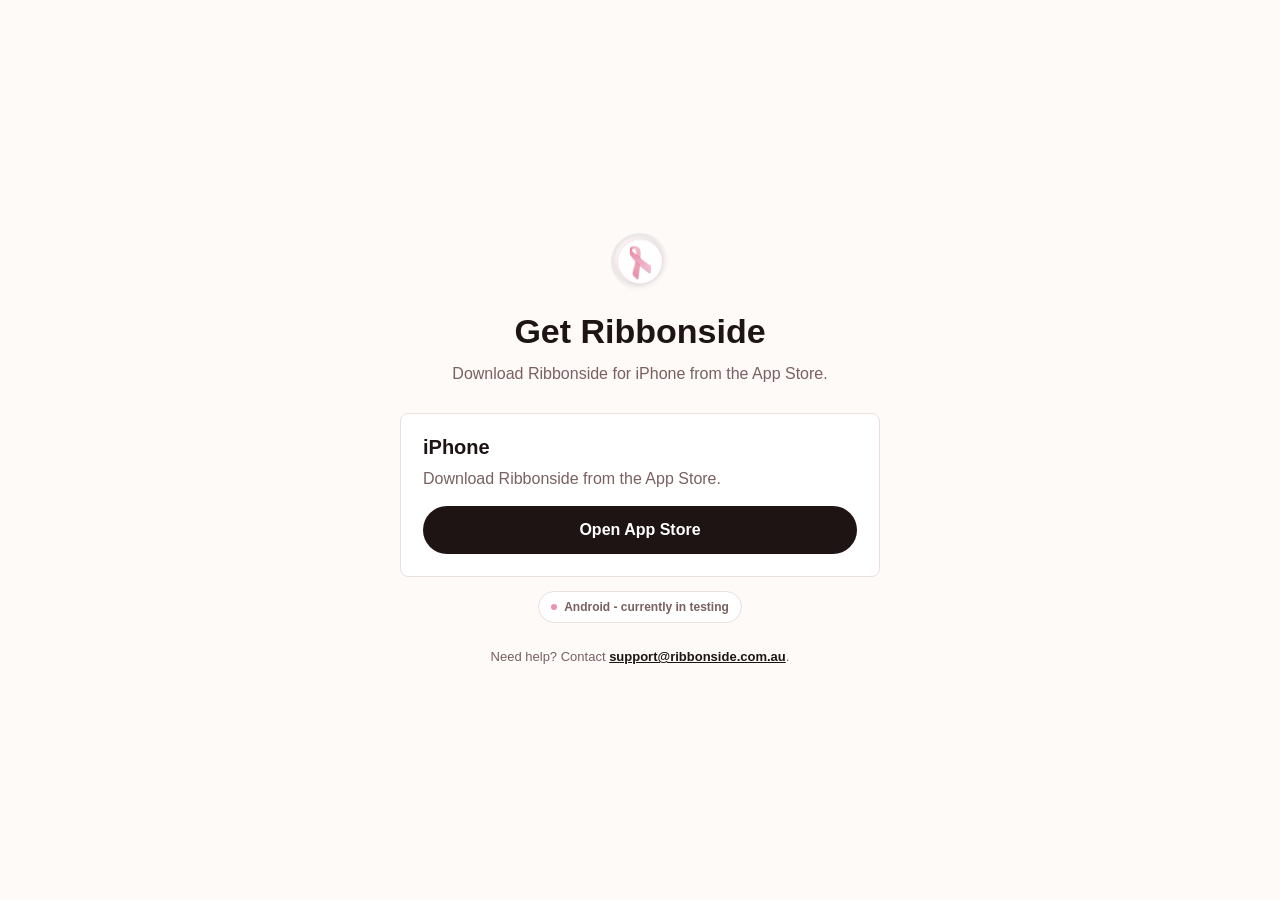
==== app/index.html @ b70352cd "Prepare website for Android testing" ====
<!DOCTYPE html>
<html lang="en-AU">
<head>
<meta charset="UTF-8">
<meta name="viewport" content="width=device-width, initial-scale=1.0">
<meta name="theme-color" content="#FDFAF8">
<title>Get Ribbonside</title>
<meta name="robots" content="noindex, follow">
<link rel="canonical" href="https://ribbonside.com.au/app/">
<link rel="icon" type="image/png" href="../ribbonside-ribbon-logo.png">
<style>
:root{
  --cream:#FDFAF8;
  --ink:#1E1414;
  --muted:#7A6060;
  --line:#EAE0E0;
  --pink:#EB94AE;
  --pink-soft:#FFF0F5;
}
*{box-sizing:border-box}
body{
  min-height:100vh;
  margin:0;
  display:grid;
  place-items:center;
  padding:28px;
  background:var(--cream);
  color:var(--ink);
  font-family:Inter,-apple-system,BlinkMacSystemFont,"Segoe UI",sans-serif;
}
main{
  width:min(720px,100%);
  text-align:center;
}
.logo{
  width:58px;
  height:58px;
  margin:0 auto 18px;
  border-radius:999px;
}
h1{margin:0 0 12px;font-size:34px;line-height:1.08}
.lead{margin:0 auto 26px;max-width:560px;color:var(--muted);line-height:1.55}
.store-grid{
  width:min(480px,100%);
  display:grid;
  gap:12px;
  margin-left:auto;
  margin-right:auto;
  margin-top:18px;
}
.store-card{
  display:flex;
  flex-direction:column;
  justify-content:space-between;
  gap:16px;
  padding:22px;
  border:1px solid var(--line);
  border-radius:8px;
  background:white;
  text-align:left;
}
.store-card h2{margin:0;font-size:20px}
.store-card p{margin:8px 0 0;color:var(--muted);line-height:1.45}
.store-card a,
.store-card span[aria-disabled="true"]{
  min-height:48px;
  display:inline-flex;
  align-items:center;
  justify-content:center;
  padding:0 18px;
  border-radius:999px;
  background:var(--ink);
  color:white;
  font-weight:800;
  text-decoration:none;
}
.store-card span[aria-disabled="true"]{
  background:var(--pink-soft);
  color:var(--muted);
}
.android-test-status{
  width:max-content;
  max-width:100%;
  min-height:32px;
  display:inline-flex;
  align-items:center;
  justify-content:center;
  gap:7px;
  margin:2px auto 0;
  padding:6px 12px;
  border:1px solid var(--line);
  border-radius:999px;
  background:white;
  color:var(--muted);
  font-size:12px;
  font-weight:700;
}
.android-test-status::before{
  width:6px;
  height:6px;
  border-radius:50%;
  background:var(--pink);
  content:"";
}
.note{
  margin:24px auto 0;
  max-width:560px;
  color:var(--muted);
  font-size:13px;
  line-height:1.5;
}
.note a{color:var(--ink);font-weight:800}
@media(max-width:640px){
  body{padding:22px}
  .store-grid{grid-template-columns:1fr}
  h1{font-size:30px}
}
</style>
</head>
<body>
<main>
  <img class="logo" src="../ribbonside-ribbon-logo.png" width="256" height="256" alt="">
  <h1>Get Ribbonside</h1>
  <p class="lead">Download Ribbonside for iPhone from the App Store.</p>
  <div class="store-grid" aria-label="Store options">
    <section class="store-card">
      <div>
        <h2>iPhone</h2>
        <p>Download Ribbonside from the App Store.</p>
      </div>
      <a href="https://apps.apple.com/au/app/ribbonside/id6773605047">Open App Store</a>
    </section>
    <div class="android-test-status">Android - currently in testing</div>
  </div>
  <p class="note">Need help? Contact <a href="mailto:support@ribbonside.com.au">support@ribbonside.com.au</a>.</p>
</main>
</body>
</html>
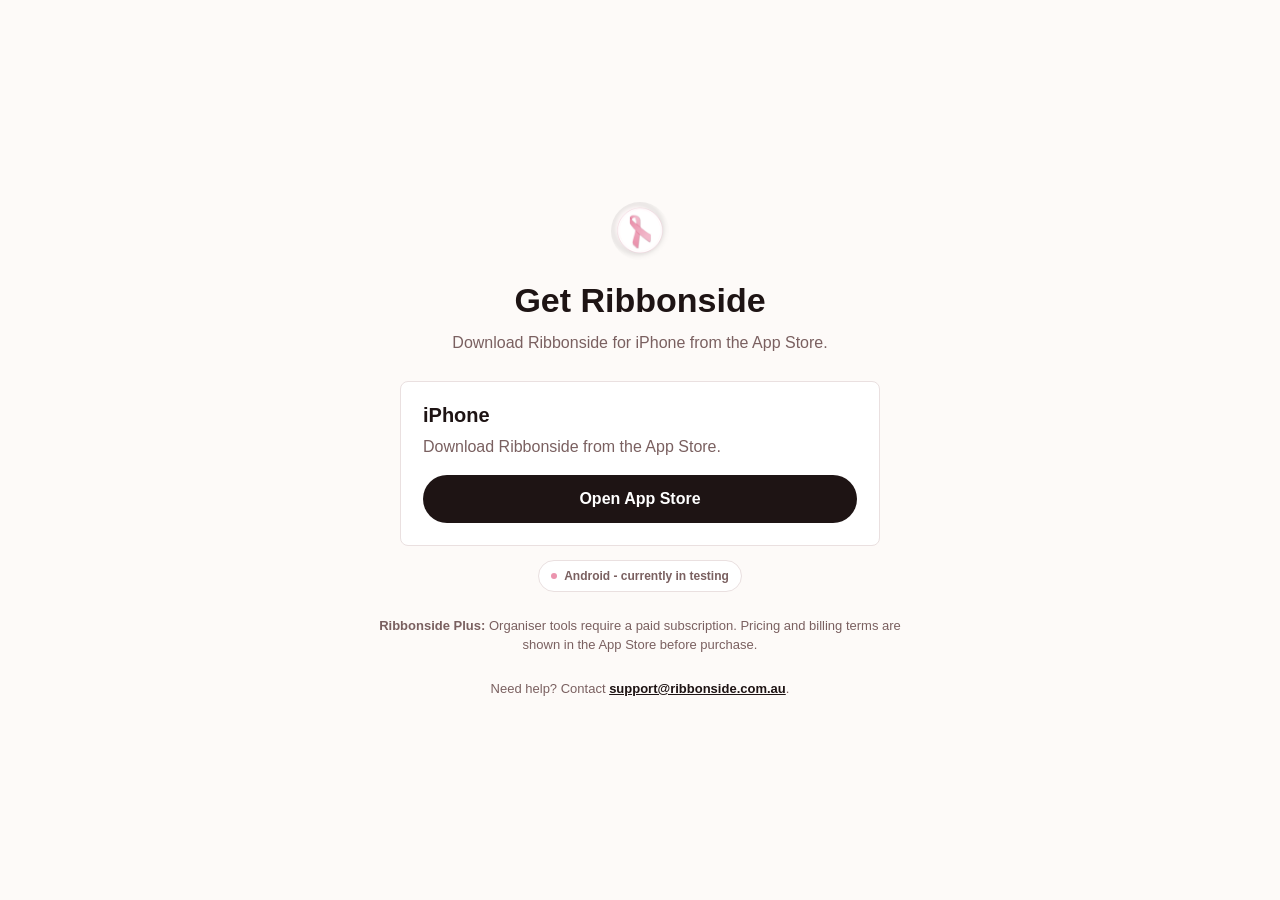
==== commit f44bff8e: "Align website claims with current app" ====
--- a/app/index.html
+++ b/app/index.html
@@ -132,6 +132,7 @@
     </section>
     <div class="android-test-status">Android - currently in testing</div>
   </div>
+  <p class="note"><strong>Ribbonside Plus:</strong> Organiser tools require a paid subscription. Pricing and billing terms are shown in the App Store before purchase.</p>
   <p class="note">Need help? Contact <a href="mailto:support@ribbonside.com.au">support@ribbonside.com.au</a>.</p>
 </main>
 </body>
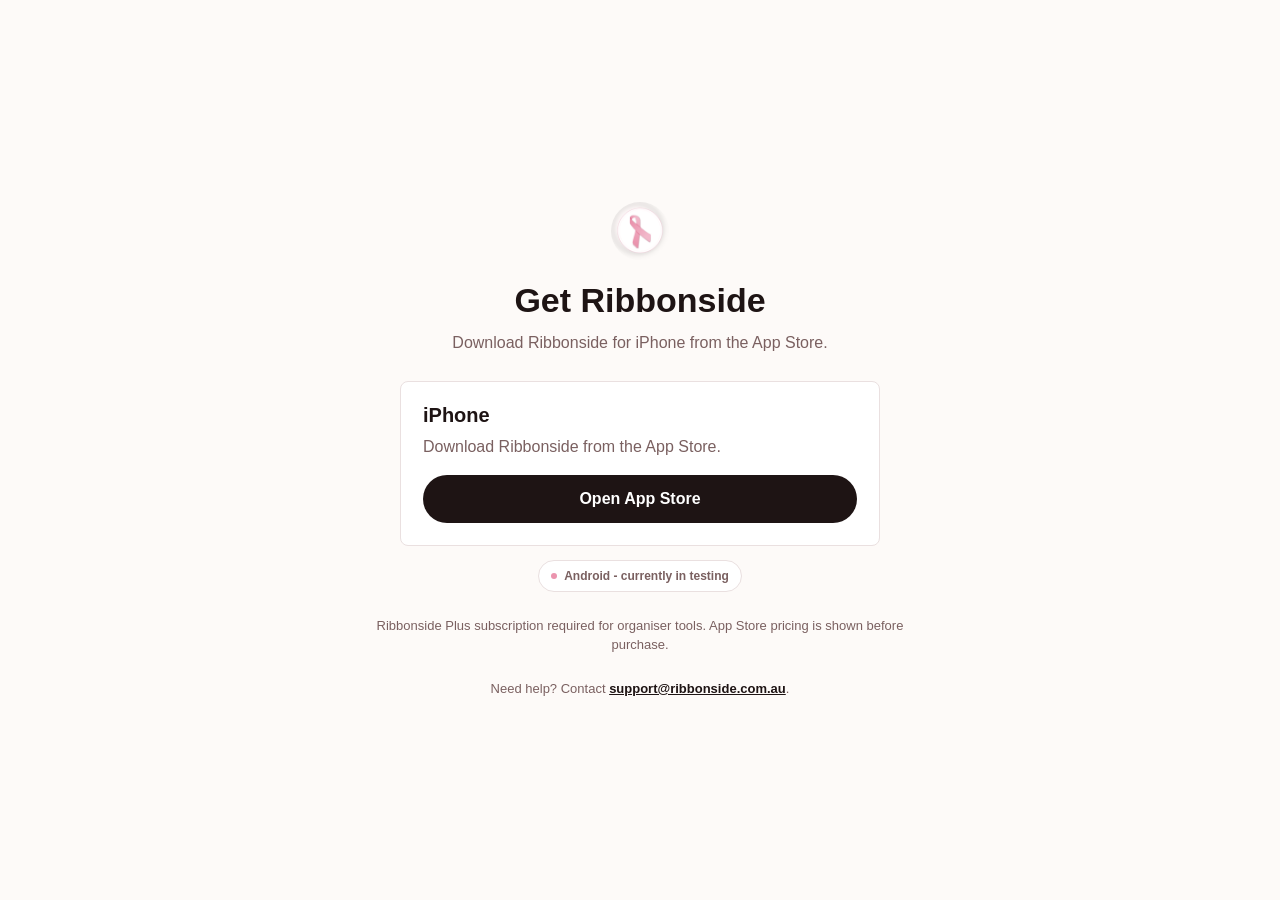
==== commit 7ec0beac: "Refine Plus disclosure placement" ====
--- a/app/index.html
+++ b/app/index.html
@@ -132,7 +132,7 @@
     </section>
     <div class="android-test-status">Android - currently in testing</div>
   </div>
-  <p class="note"><strong>Ribbonside Plus:</strong> Organiser tools require a paid subscription. Pricing and billing terms are shown in the App Store before purchase.</p>
+  <p class="note">Ribbonside Plus subscription required for organiser tools. App Store pricing is shown before purchase.</p>
   <p class="note">Need help? Contact <a href="mailto:support@ribbonside.com.au">support@ribbonside.com.au</a>.</p>
 </main>
 </body>
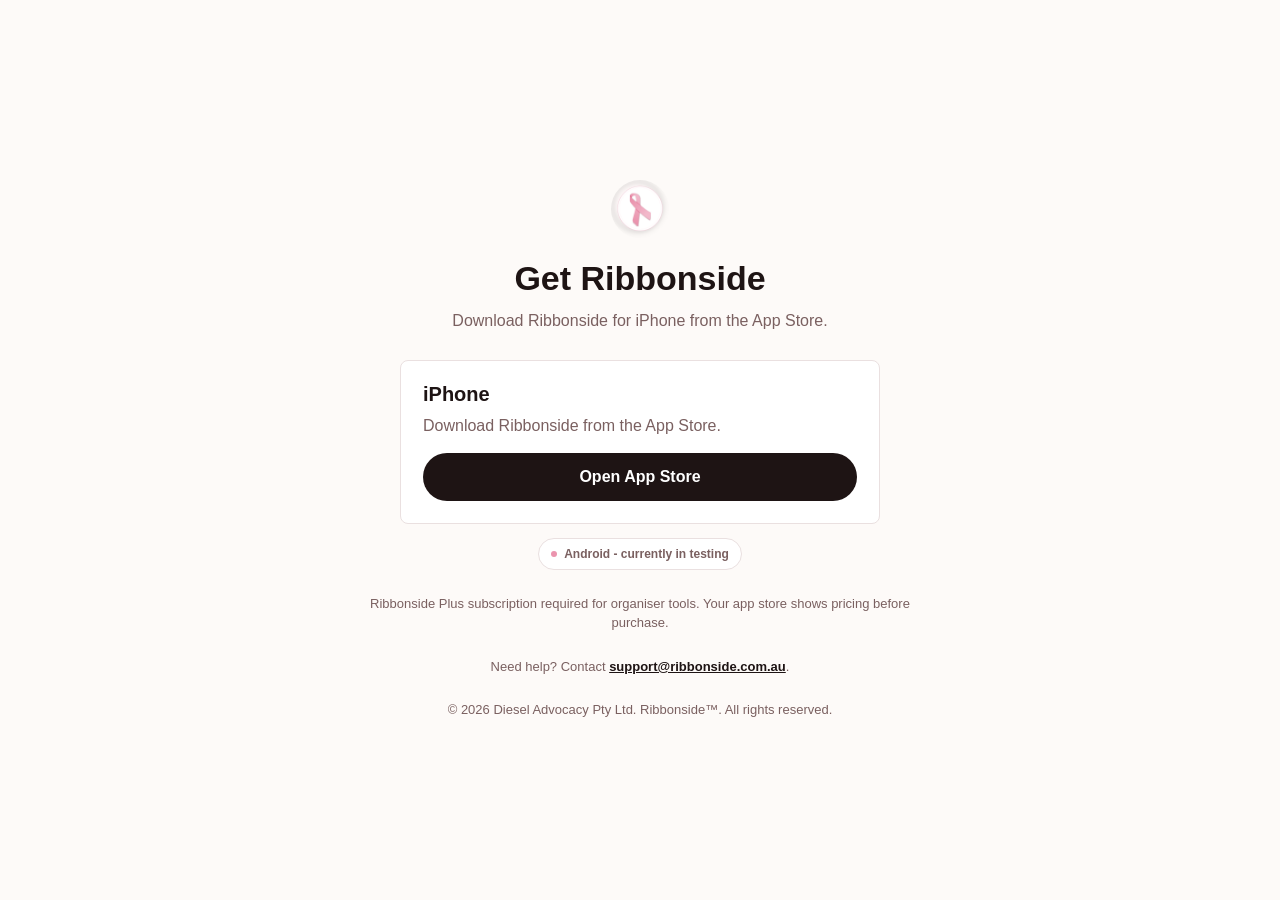
==== commit cc038ad6: "Prepare website wording for Google review" ====
--- a/app/index.html
+++ b/app/index.html
@@ -132,8 +132,9 @@
     </section>
     <div class="android-test-status">Android - currently in testing</div>
   </div>
-  <p class="note">Ribbonside Plus subscription required for organiser tools. App Store pricing is shown before purchase.</p>
+  <p class="note">Ribbonside Plus subscription required for organiser tools. Your app store shows pricing before purchase.</p>
   <p class="note">Need help? Contact <a href="mailto:support@ribbonside.com.au">support@ribbonside.com.au</a>.</p>
+  <p class="note">&copy; 2026 Diesel Advocacy Pty Ltd. Ribbonside&trade;. All rights reserved.</p>
 </main>
 </body>
 </html>
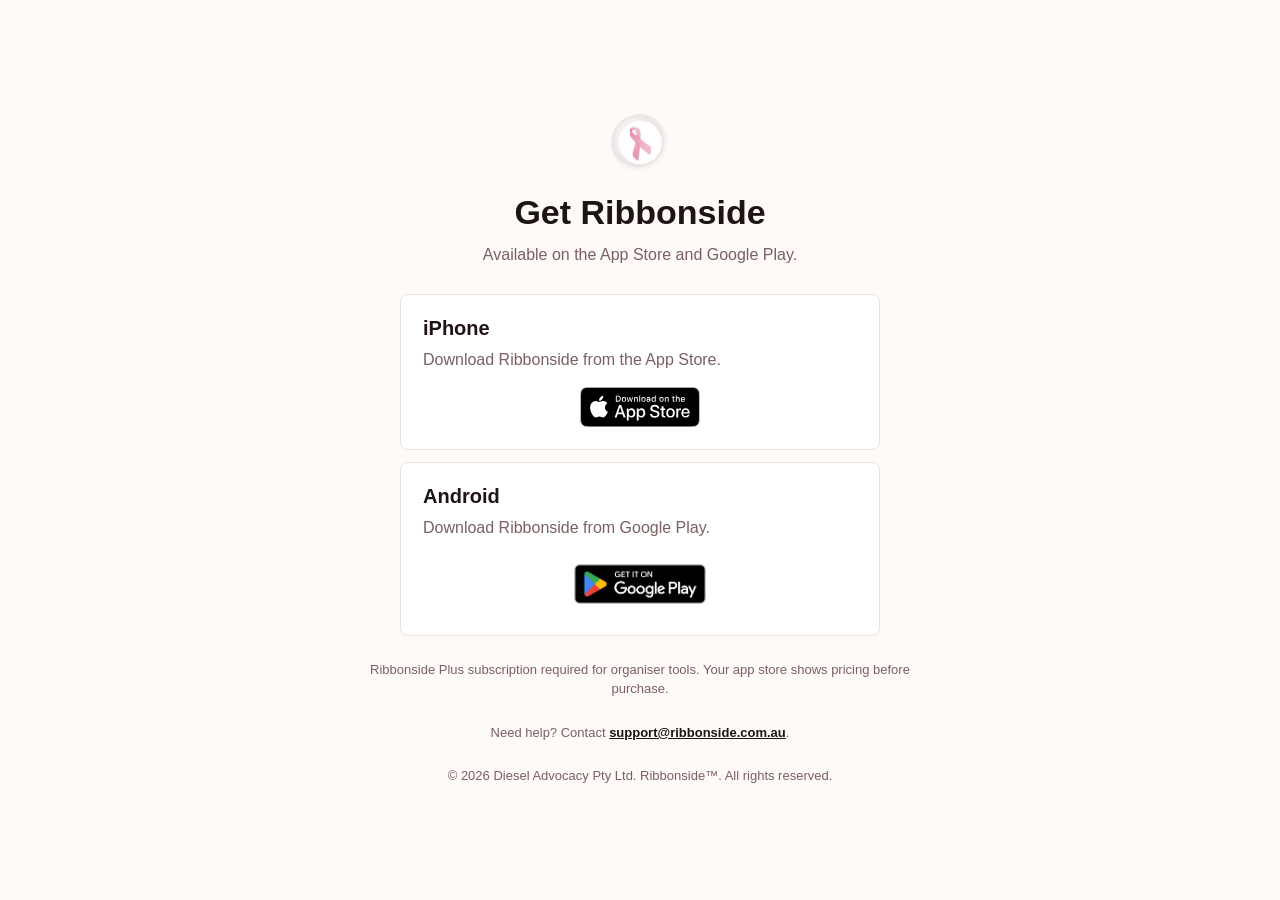
==== commit 96cc7ec9: "Launch Google Play website support" ====
--- a/app/index.html
+++ b/app/index.html
@@ -61,47 +61,21 @@
 }
 .store-card h2{margin:0;font-size:20px}
 .store-card p{margin:8px 0 0;color:var(--muted);line-height:1.45}
-.store-card a,
-.store-card span[aria-disabled="true"]{
-  min-height:48px;
+.store-badge{
   display:inline-flex;
   align-items:center;
   justify-content:center;
-  padding:0 18px;
-  border-radius:999px;
-  background:var(--ink);
-  color:white;
-  font-weight:800;
   text-decoration:none;
+  align-self:center;
 }
-.store-card span[aria-disabled="true"]{
-  background:var(--pink-soft);
-  color:var(--muted);
+.store-badge img{
+  display:block;
+  width:auto;
+  object-fit:contain;
 }
-.android-test-status{
-  width:max-content;
-  max-width:100%;
-  min-height:32px;
-  display:inline-flex;
-  align-items:center;
-  justify-content:center;
-  gap:7px;
-  margin:2px auto 0;
-  padding:6px 12px;
-  border:1px solid var(--line);
-  border-radius:999px;
-  background:white;
-  color:var(--muted);
-  font-size:12px;
-  font-weight:700;
-}
-.android-test-status::before{
-  width:6px;
-  height:6px;
-  border-radius:50%;
-  background:var(--pink);
-  content:"";
-}
+.store-badge.apple img{height:40px}
+.store-badge.google img{height:58px}
+.store-badge:focus-visible{outline:3px solid var(--pink);outline-offset:4px}
 .note{
   margin:24px auto 0;
   max-width:560px;
@@ -121,16 +95,22 @@
 <main>
   <img class="logo" src="../ribbonside-ribbon-logo.png" width="256" height="256" alt="">
   <h1>Get Ribbonside</h1>
-  <p class="lead">Download Ribbonside for iPhone from the App Store.</p>
+  <p class="lead">Available on the App Store and Google Play.</p>
   <div class="store-grid" aria-label="Store options">
     <section class="store-card">
       <div>
         <h2>iPhone</h2>
         <p>Download Ribbonside from the App Store.</p>
       </div>
-      <a href="https://apps.apple.com/au/app/ribbonside/id6773605047">Open App Store</a>
+      <a class="store-badge apple" href="https://apps.apple.com/au/app/ribbonside/id6773605047" aria-label="Download Ribbonside on the App Store"><img src="../app-store-badge.svg" alt="Download on the App Store"></a>
     </section>
-    <div class="android-test-status">Android - currently in testing</div>
+    <section class="store-card">
+      <div>
+        <h2>Android</h2>
+        <p>Download Ribbonside from Google Play.</p>
+      </div>
+      <a class="store-badge google" href="https://play.google.com/store/apps/details?id=com.ribbonside.app" aria-label="Get Ribbonside on Google Play"><img src="../google-play-badge.png" alt="Get it on Google Play"></a>
+    </section>
   </div>
   <p class="note">Ribbonside Plus subscription required for organiser tools. Your app store shows pricing before purchase.</p>
   <p class="note">Need help? Contact <a href="mailto:support@ribbonside.com.au">support@ribbonside.com.au</a>.</p>
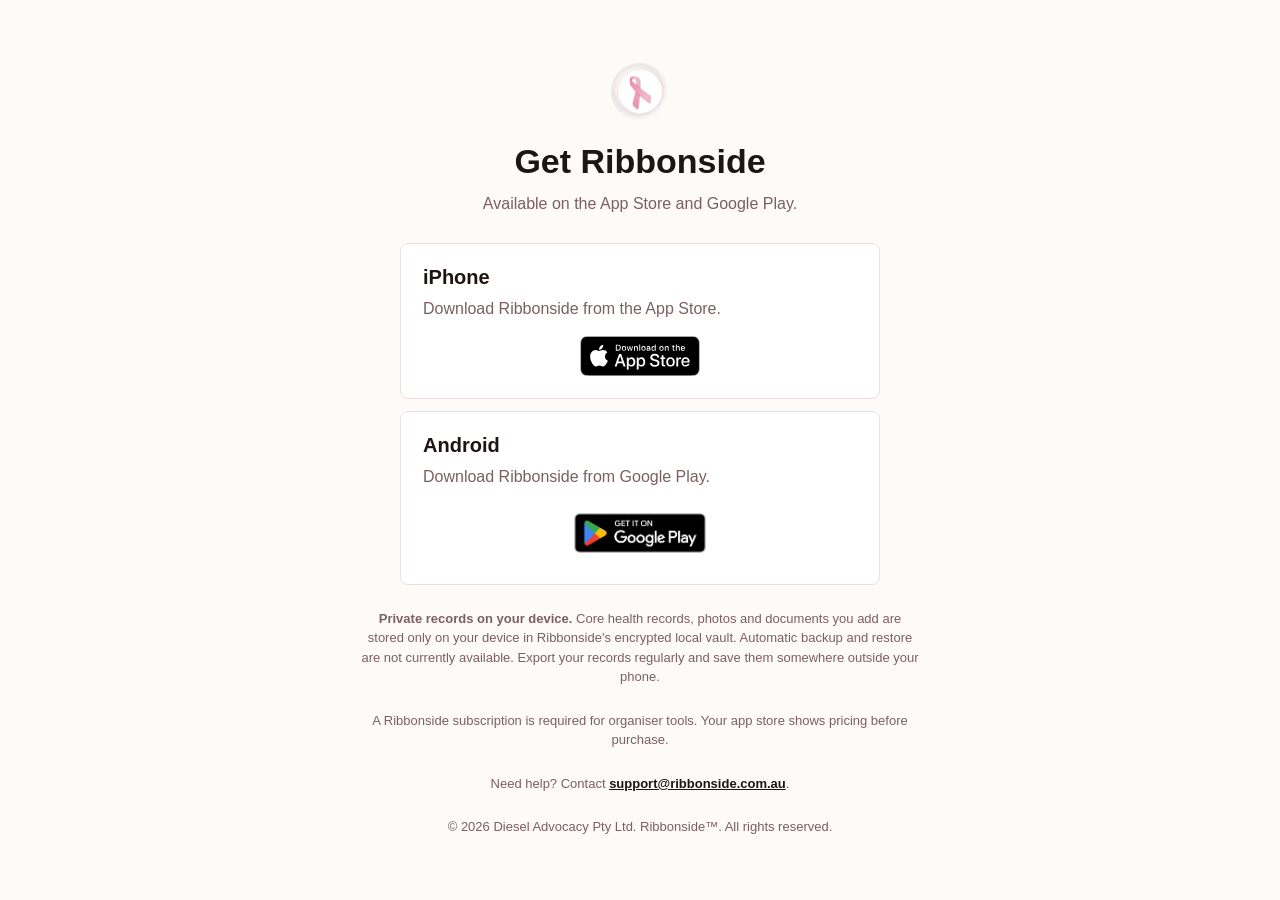
==== commit abff220d: "Clarify subscriptions and record exports" ====
--- a/app/index.html
+++ b/app/index.html
@@ -112,7 +112,8 @@
       <a class="store-badge google" href="https://play.google.com/store/apps/details?id=com.ribbonside.app" aria-label="Get Ribbonside on Google Play"><img src="../google-play-badge.png" alt="Get it on Google Play"></a>
     </section>
   </div>
-  <p class="note">Ribbonside Plus subscription required for organiser tools. Your app store shows pricing before purchase.</p>
+  <p class="note"><strong>Private records on your device.</strong> Core health records, photos and documents you add are stored only on your device in Ribbonside's encrypted local vault. Automatic backup and restore are not currently available. Export your records regularly and save them somewhere outside your phone.</p>
+  <p class="note">A Ribbonside subscription is required for organiser tools. Your app store shows pricing before purchase.</p>
   <p class="note">Need help? Contact <a href="mailto:support@ribbonside.com.au">support@ribbonside.com.au</a>.</p>
   <p class="note">&copy; 2026 Diesel Advocacy Pty Ltd. Ribbonside&trade;. All rights reserved.</p>
 </main>
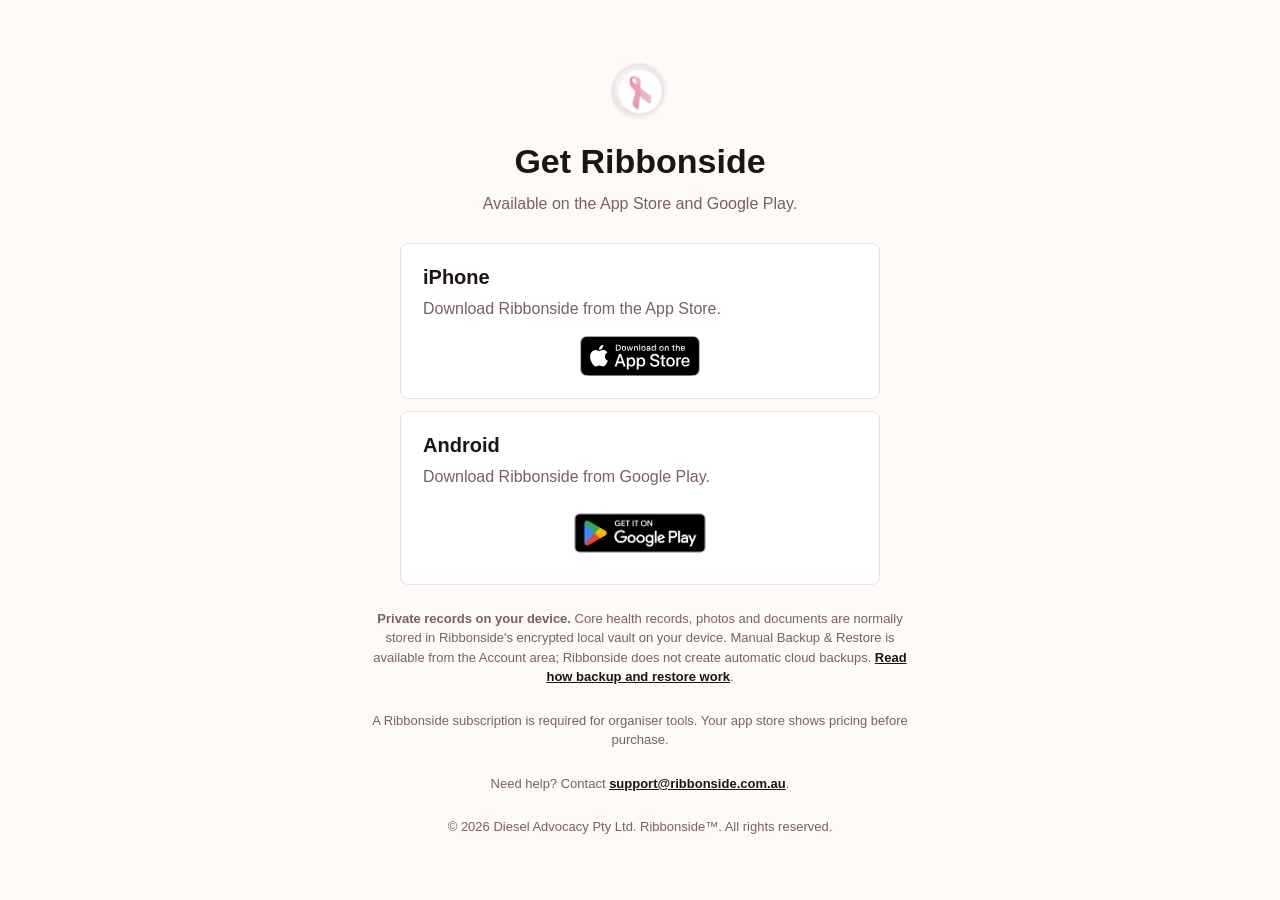
==== commit f620bbca: "Document manual backup and refresh website screenshots" ====
--- a/app/index.html
+++ b/app/index.html
@@ -112,7 +112,7 @@
       <a class="store-badge google" href="https://play.google.com/store/apps/details?id=com.ribbonside.app" aria-label="Get Ribbonside on Google Play"><img src="../google-play-badge.png" alt="Get it on Google Play"></a>
     </section>
   </div>
-  <p class="note"><strong>Private records on your device.</strong> Core health records, photos and documents you add are stored only on your device in Ribbonside's encrypted local vault. Automatic backup and restore are not currently available. Export your records regularly and save them somewhere outside your phone.</p>
+  <p class="note"><strong>Private records on your device.</strong> Core health records, photos and documents are normally stored in Ribbonside's encrypted local vault on your device. Manual Backup &amp; Restore is available from the Account area; Ribbonside does not create automatic cloud backups. <a href="../support.html">Read how backup and restore work</a>.</p>
   <p class="note">A Ribbonside subscription is required for organiser tools. Your app store shows pricing before purchase.</p>
   <p class="note">Need help? Contact <a href="mailto:support@ribbonside.com.au">support@ribbonside.com.au</a>.</p>
   <p class="note">&copy; 2026 Diesel Advocacy Pty Ltd. Ribbonside&trade;. All rights reserved.</p>
